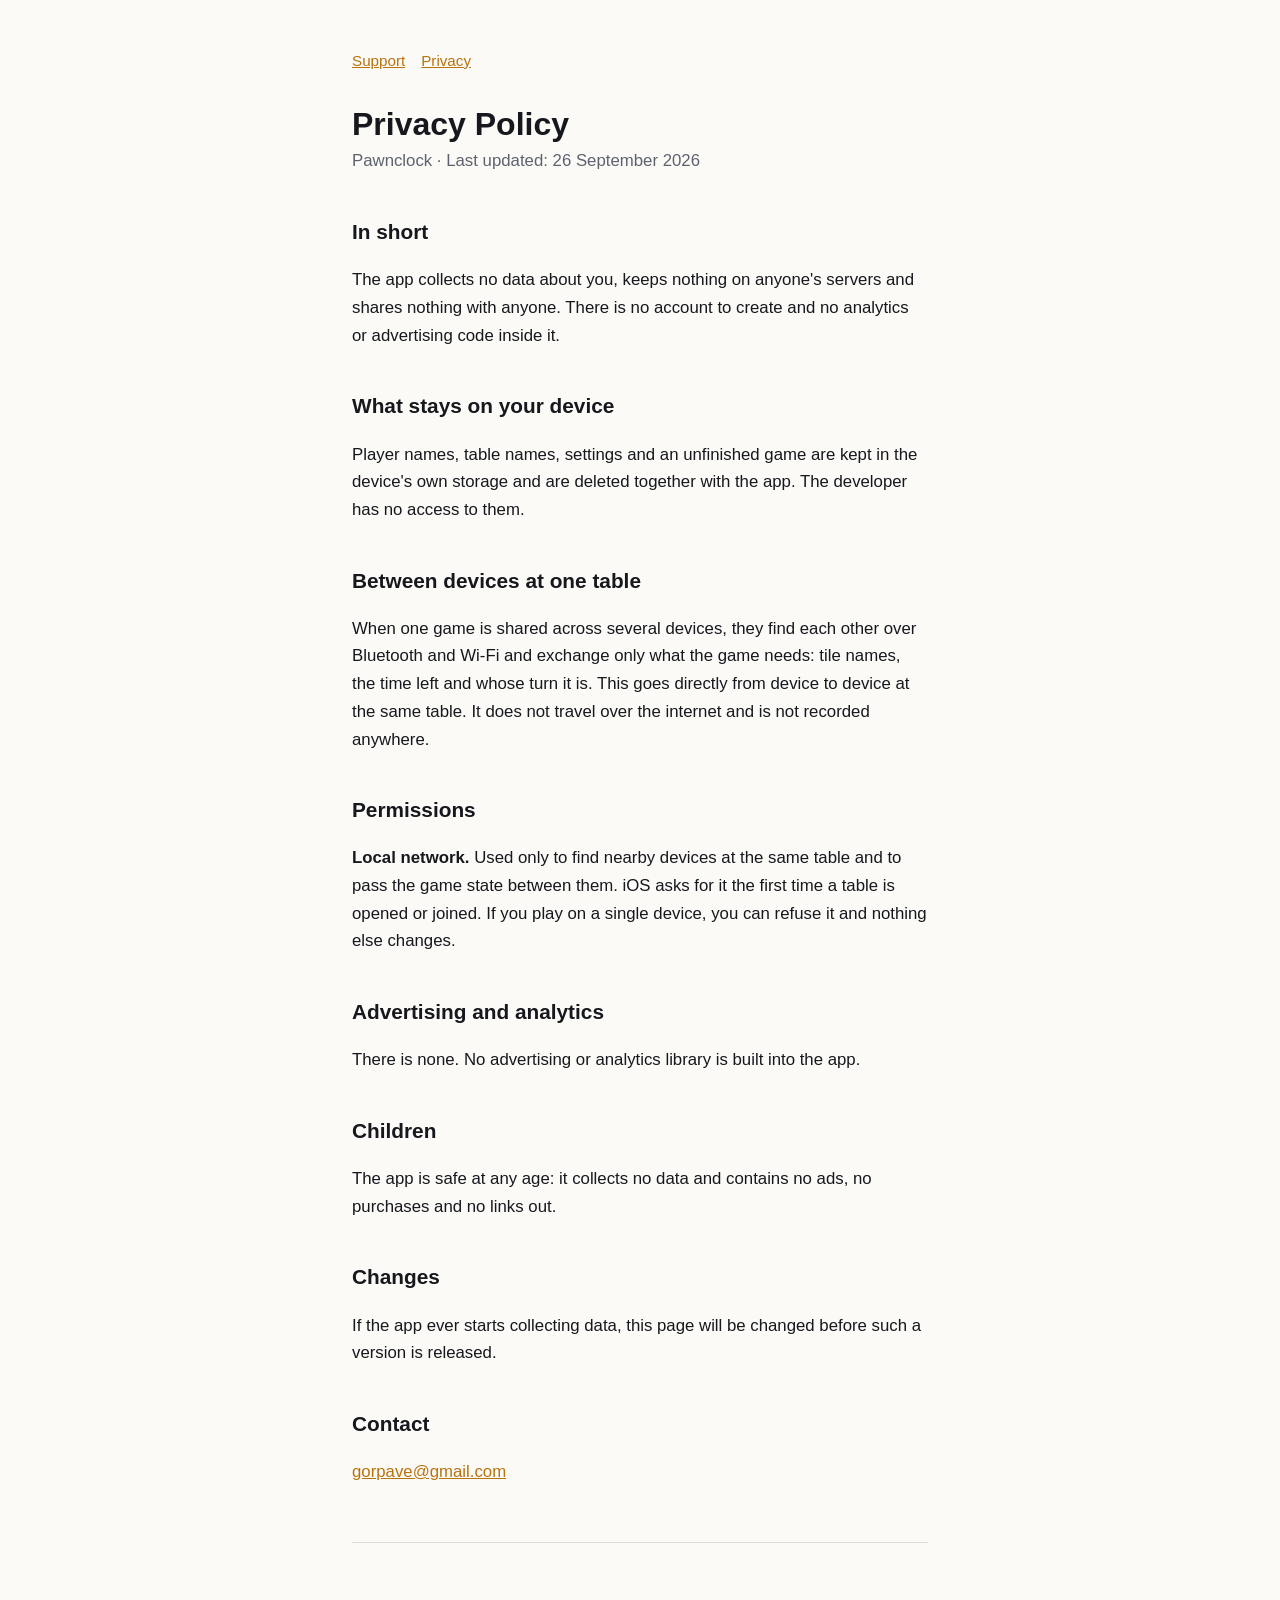
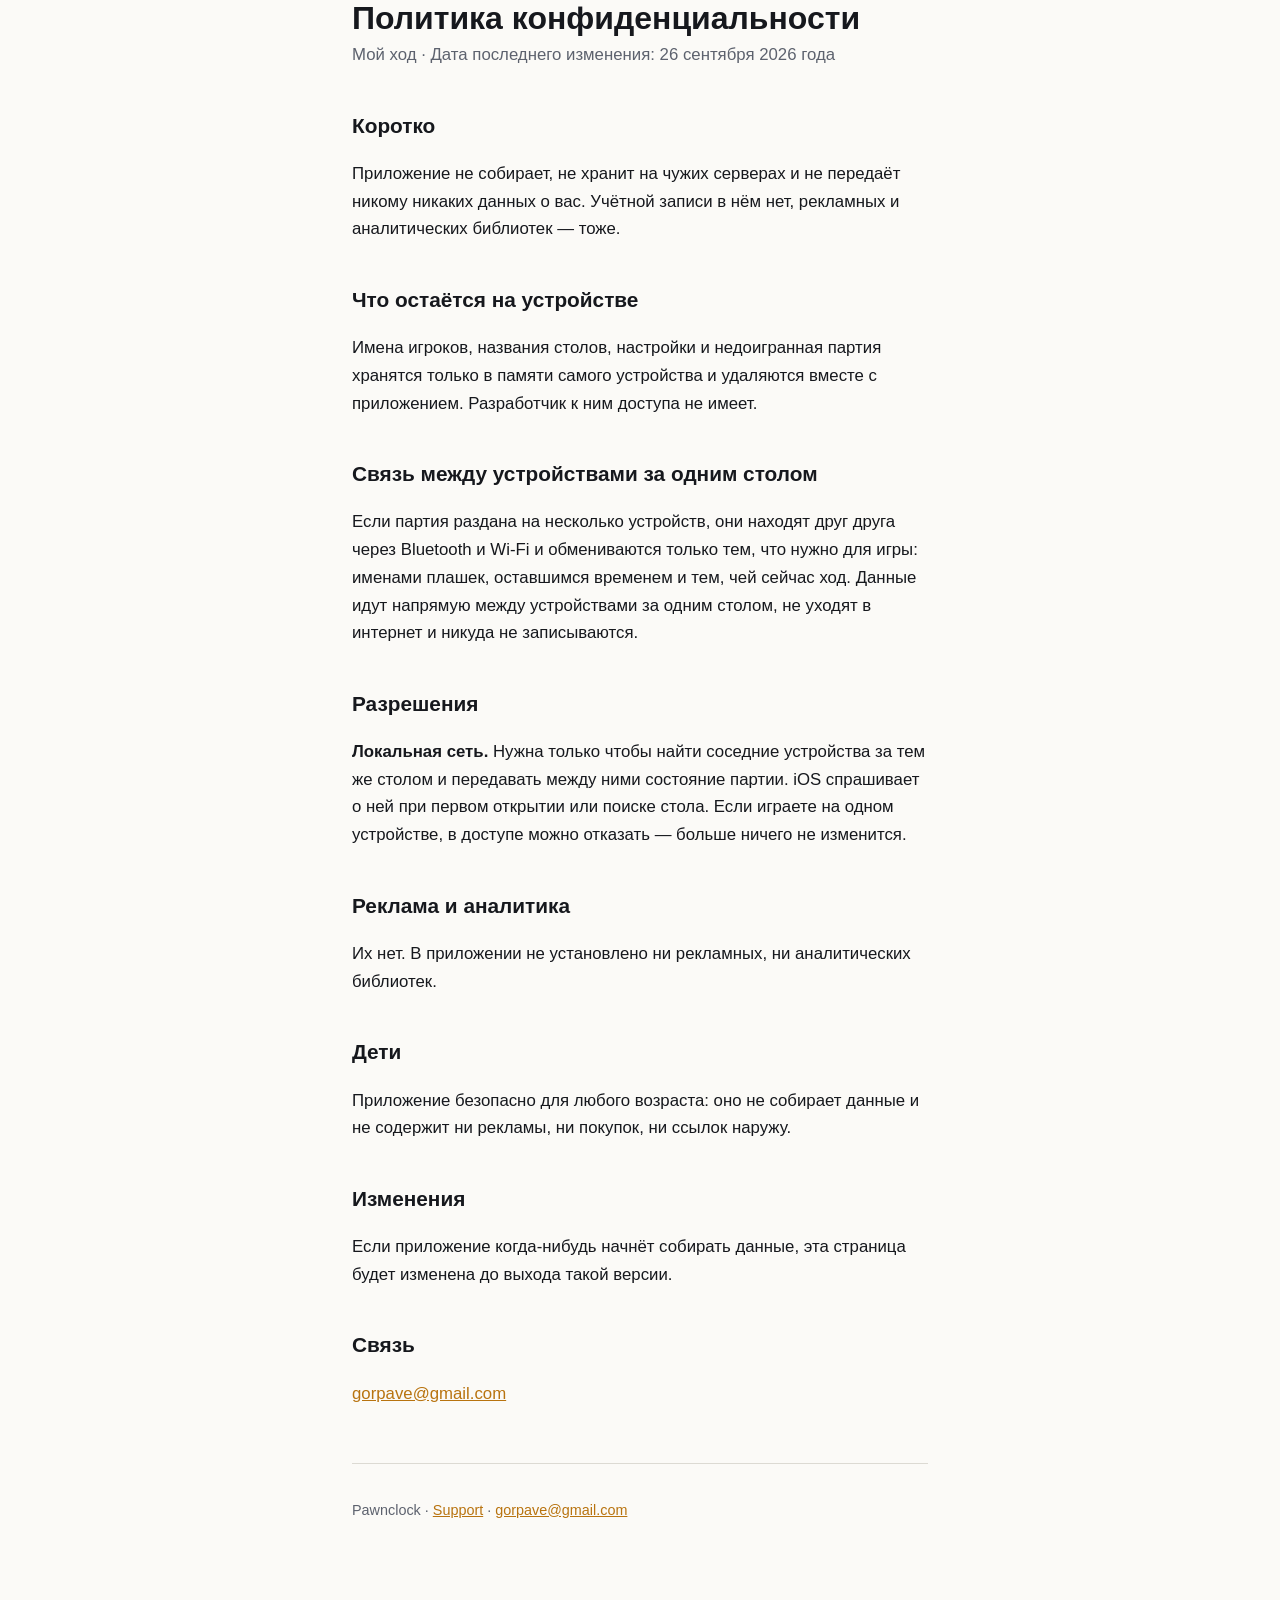
==== privacy.html @ 281d4748 "Страница поддержки и политика конфиденциальности App Store требует оба адреса обязательными полями, " ====
<!DOCTYPE html>
<html lang="en">
<head>
<meta charset="utf-8">
<meta name="viewport" content="width=device-width, initial-scale=1">
<title>Pawnclock — Privacy Policy</title>
<link rel="stylesheet" href="style.css">
</head>
<body>

<nav><a href="index.html">Support</a><a href="privacy.html">Privacy</a></nav>

<h1>Privacy Policy</h1>
<p class="lede">Pawnclock · Last updated: 26 September 2026</p>

<h2>In short</h2>
<p>The app collects no data about you, keeps nothing on anyone's servers
and shares nothing with anyone. There is no account to create and no
analytics or advertising code inside it.</p>

<h2>What stays on your device</h2>
<p>Player names, table names, settings and an unfinished game are kept in
the device's own storage and are deleted together with the app. The
developer has no access to them.</p>

<h2>Between devices at one table</h2>
<p>When one game is shared across several devices, they find each other
over Bluetooth and Wi-Fi and exchange only what the game needs: tile
names, the time left and whose turn it is. This goes directly from device
to device at the same table. It does not travel over the internet and is
not recorded anywhere.</p>

<h2>Permissions</h2>
<p><strong>Local network.</strong> Used only to find nearby devices at
the same table and to pass the game state between them. iOS asks for it
the first time a table is opened or joined. If you play on a single
device, you can refuse it and nothing else changes.</p>

<h2>Advertising and analytics</h2>
<p>There is none. No advertising or analytics library is built into the
app.</p>

<h2>Children</h2>
<p>The app is safe at any age: it collects no data and contains no ads,
no purchases and no links out.</p>

<h2>Changes</h2>
<p>If the app ever starts collecting data, this page will be changed
before such a version is released.</p>

<h2>Contact</h2>
<p><a href="mailto:gorpave@gmail.com">gorpave@gmail.com</a></p>

<hr>

<div lang="ru">

<h1>Политика конфиденциальности</h1>
<p class="lede">Мой ход · Дата последнего изменения: 26 сентября 2026 года</p>

<h2>Коротко</h2>
<p>Приложение не собирает, не хранит на чужих серверах и не передаёт
никому никаких данных о вас. Учётной записи в нём нет, рекламных и
аналитических библиотек — тоже.</p>

<h2>Что остаётся на устройстве</h2>
<p>Имена игроков, названия столов, настройки и недоигранная партия
хранятся только в памяти самого устройства и удаляются вместе с
приложением. Разработчик к ним доступа не имеет.</p>

<h2>Связь между устройствами за одним столом</h2>
<p>Если партия раздана на несколько устройств, они находят друг друга
через Bluetooth и Wi-Fi и обмениваются только тем, что нужно для игры:
именами плашек, оставшимся временем и тем, чей сейчас ход. Данные идут
напрямую между устройствами за одним столом, не уходят в интернет и
никуда не записываются.</p>

<h2>Разрешения</h2>
<p><strong>Локальная сеть.</strong> Нужна только чтобы найти соседние
устройства за тем же столом и передавать между ними состояние партии.
iOS спрашивает о ней при первом открытии или поиске стола. Если играете
на одном устройстве, в доступе можно отказать — больше ничего не
изменится.</p>

<h2>Реклама и аналитика</h2>
<p>Их нет. В приложении не установлено ни рекламных, ни аналитических
библиотек.</p>

<h2>Дети</h2>
<p>Приложение безопасно для любого возраста: оно не собирает данные и не
содержит ни рекламы, ни покупок, ни ссылок наружу.</p>

<h2>Изменения</h2>
<p>Если приложение когда-нибудь начнёт собирать данные, эта страница
будет изменена до выхода такой версии.</p>

<h2>Связь</h2>
<p><a href="mailto:gorpave@gmail.com">gorpave@gmail.com</a></p>

</div>

<footer>
<p>Pawnclock · <a href="index.html">Support</a> ·
<a href="mailto:gorpave@gmail.com">gorpave@gmail.com</a></p>
</footer>

</body>
</html>
---- style.css ----
/* Страница читается с телефона, на который её открыли из карточки в
   магазине, — поэтому одна колонка, крупный шрифт и никаких внешних
   загрузок: страница должна открыться и на плохой связи. */
:root {
	color-scheme: light dark;
	--ink: #16181d;
	--paper: #fbfaf7;
	--muted: #5d626e;
	--rule: #dcdad3;
	--accent: #b8730f;
}

@media (prefers-color-scheme: dark) {
	:root {
		--ink: #eceae4;
		--paper: #14161a;
		--muted: #9aa0ad;
		--rule: #2a2e36;
		--accent: #e2a03f;
	}
}

* { box-sizing: border-box; }

body {
	margin: 0 auto;
	padding: 3rem 1rem 6rem;
	max-width: 38rem;
	background: var(--paper);
	color: var(--ink);
	font: 1.05rem/1.65 -apple-system, BlinkMacSystemFont, "Segoe UI", Roboto, sans-serif;
	-webkit-text-size-adjust: 100%;
}

h1 { font-size: 2rem; line-height: 1.2; margin: 0 0 .25rem; }
h2 { font-size: 1.3rem; margin: 2.5rem 0 .5rem; }
h3 { font-size: 1.05rem; margin: 1.75rem 0 .35rem; }

.lede { color: var(--muted); margin: 0 0 2rem; }

a { color: var(--accent); }

hr {
	border: 0;
	border-top: 1px solid var(--rule);
	margin: 3.5rem 0;
}

footer {
	margin-top: 3.5rem;
	padding-top: 1.25rem;
	border-top: 1px solid var(--rule);
	color: var(--muted);
	font-size: .9rem;
}

nav { margin-bottom: 2rem; font-size: .95rem; }
nav a { margin-right: 1rem; }
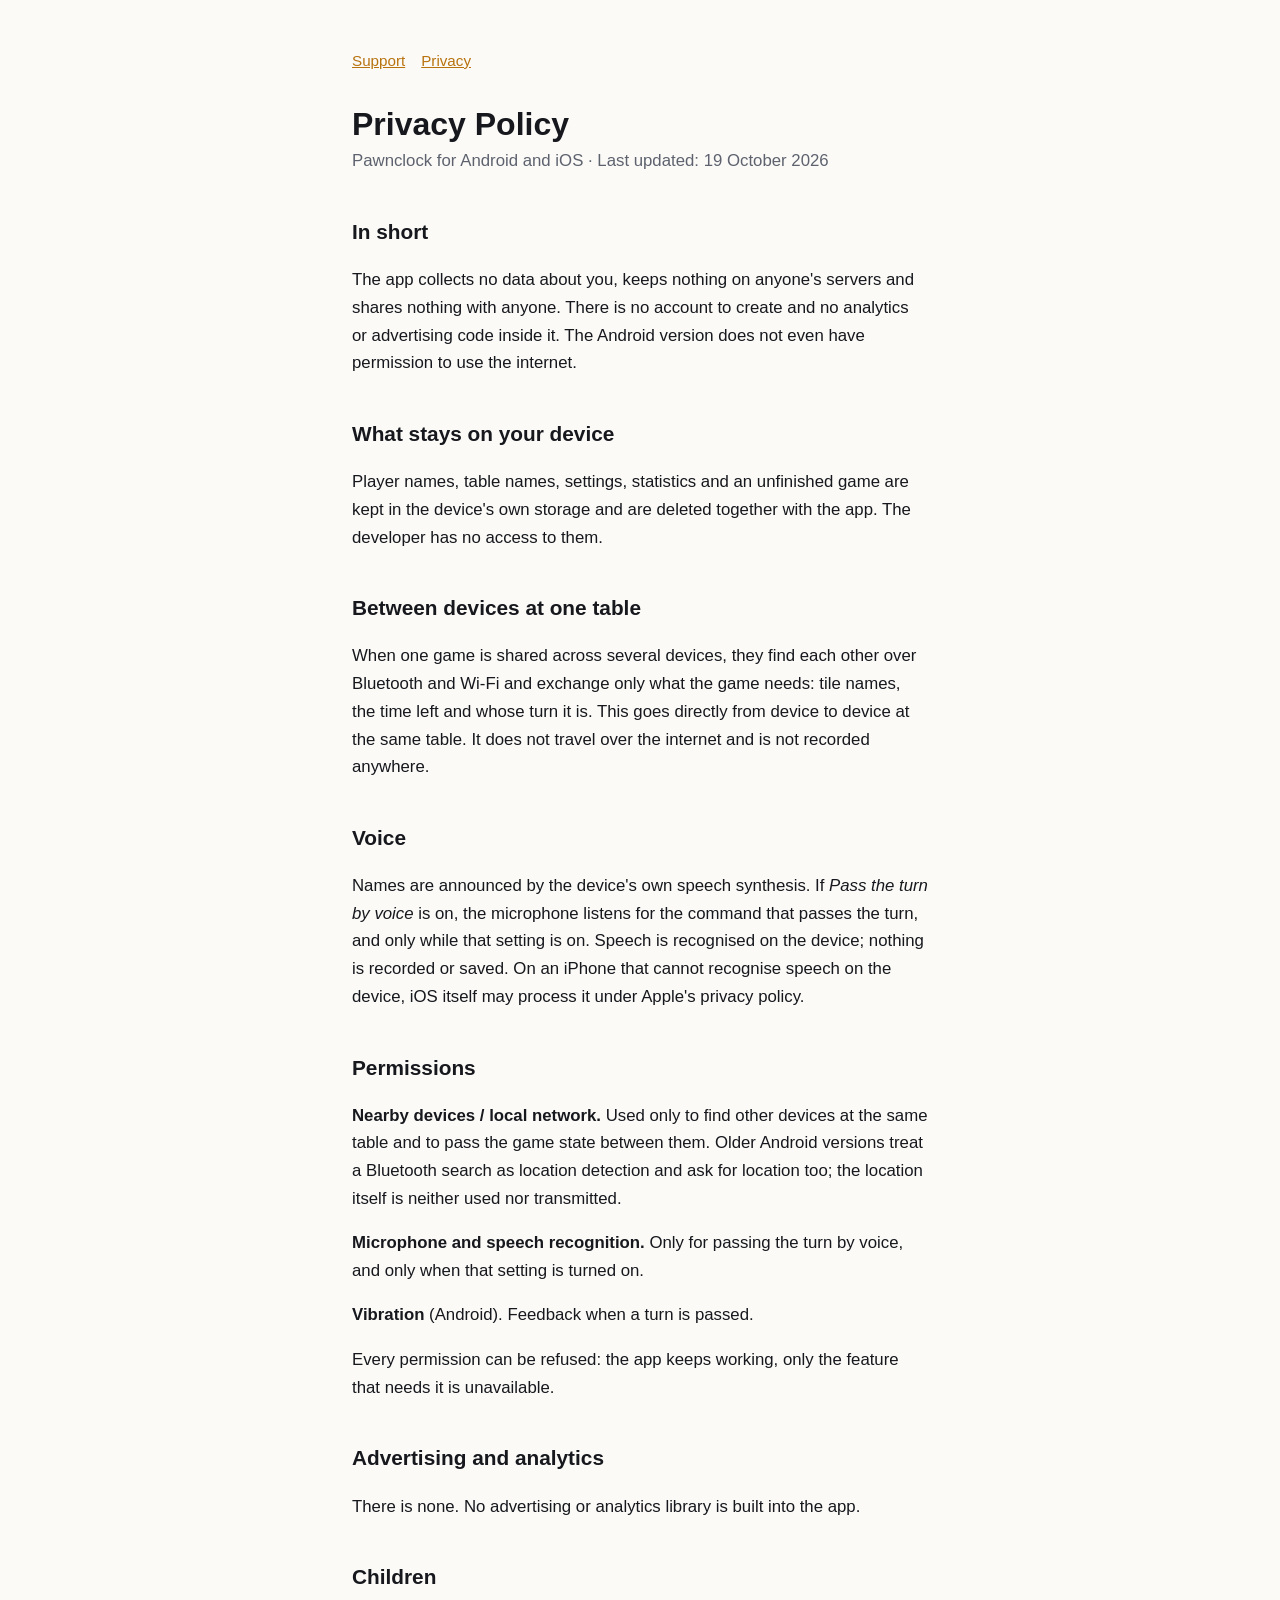
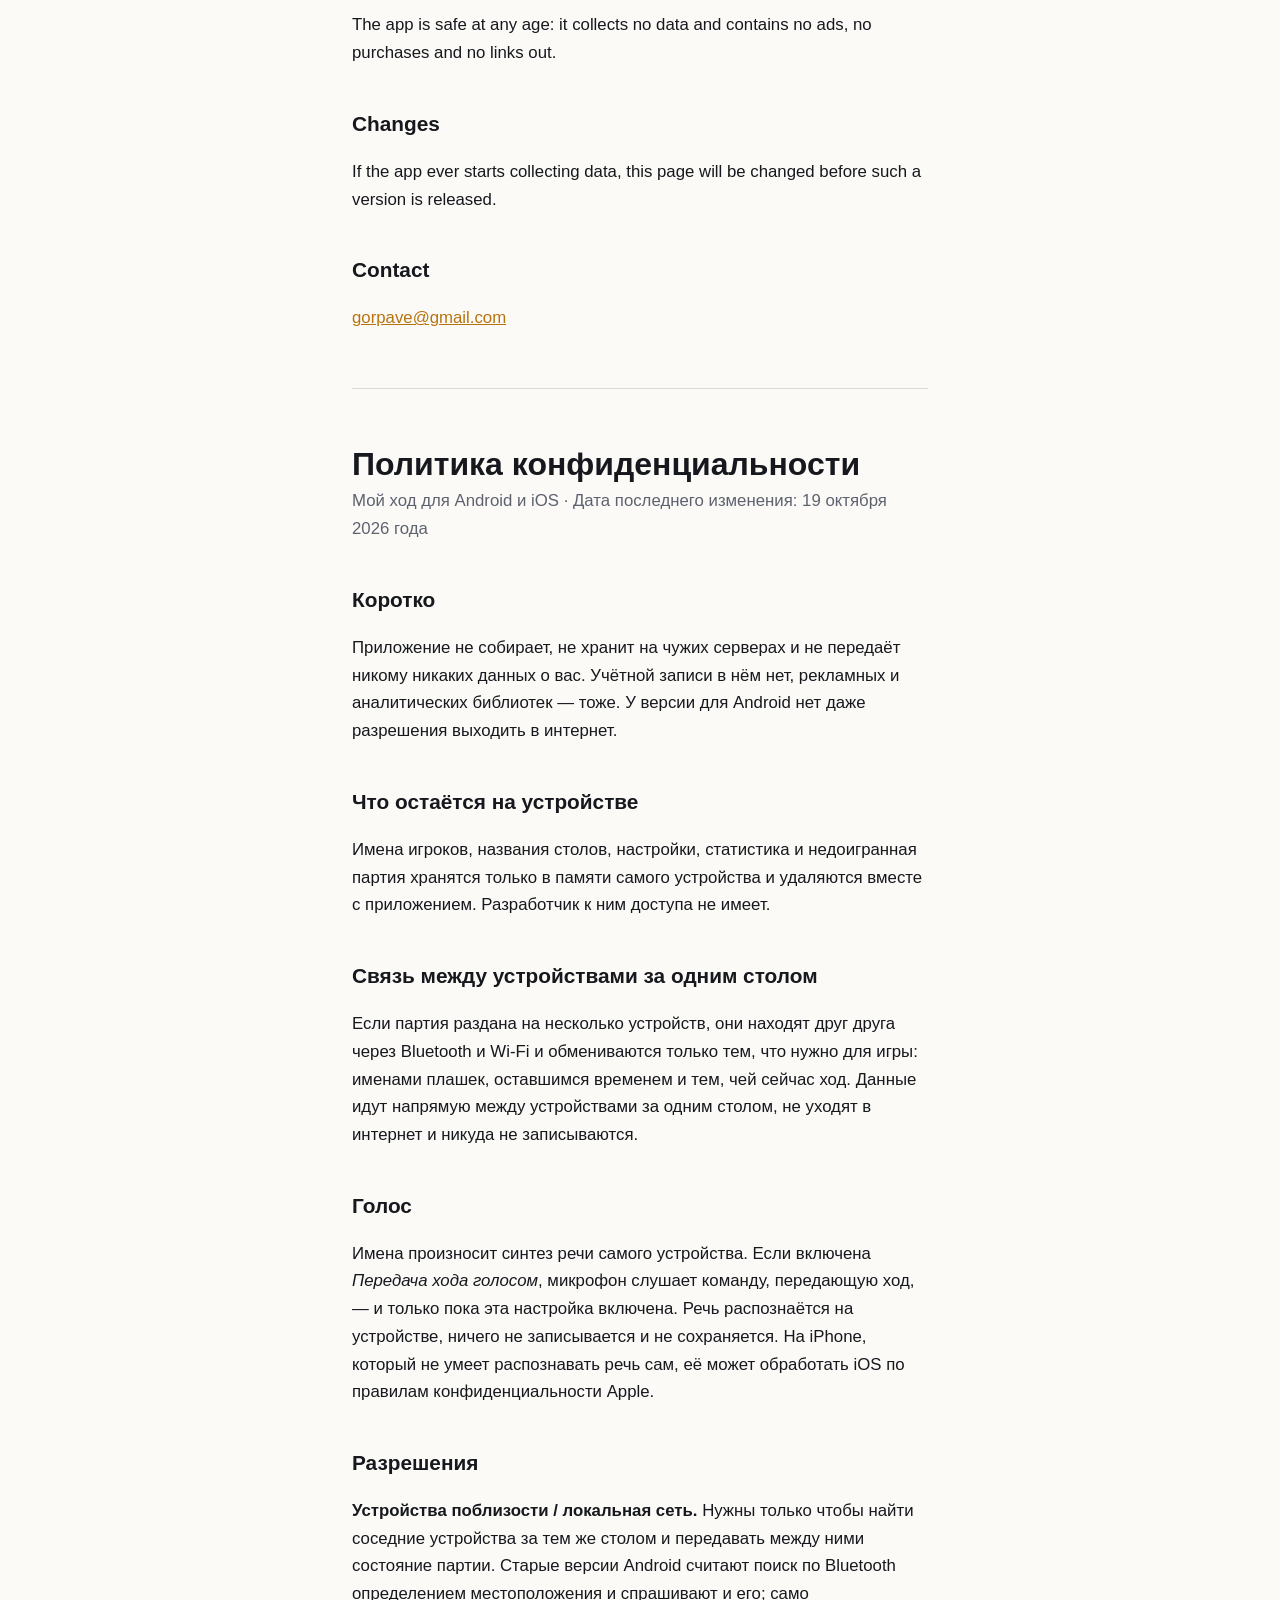
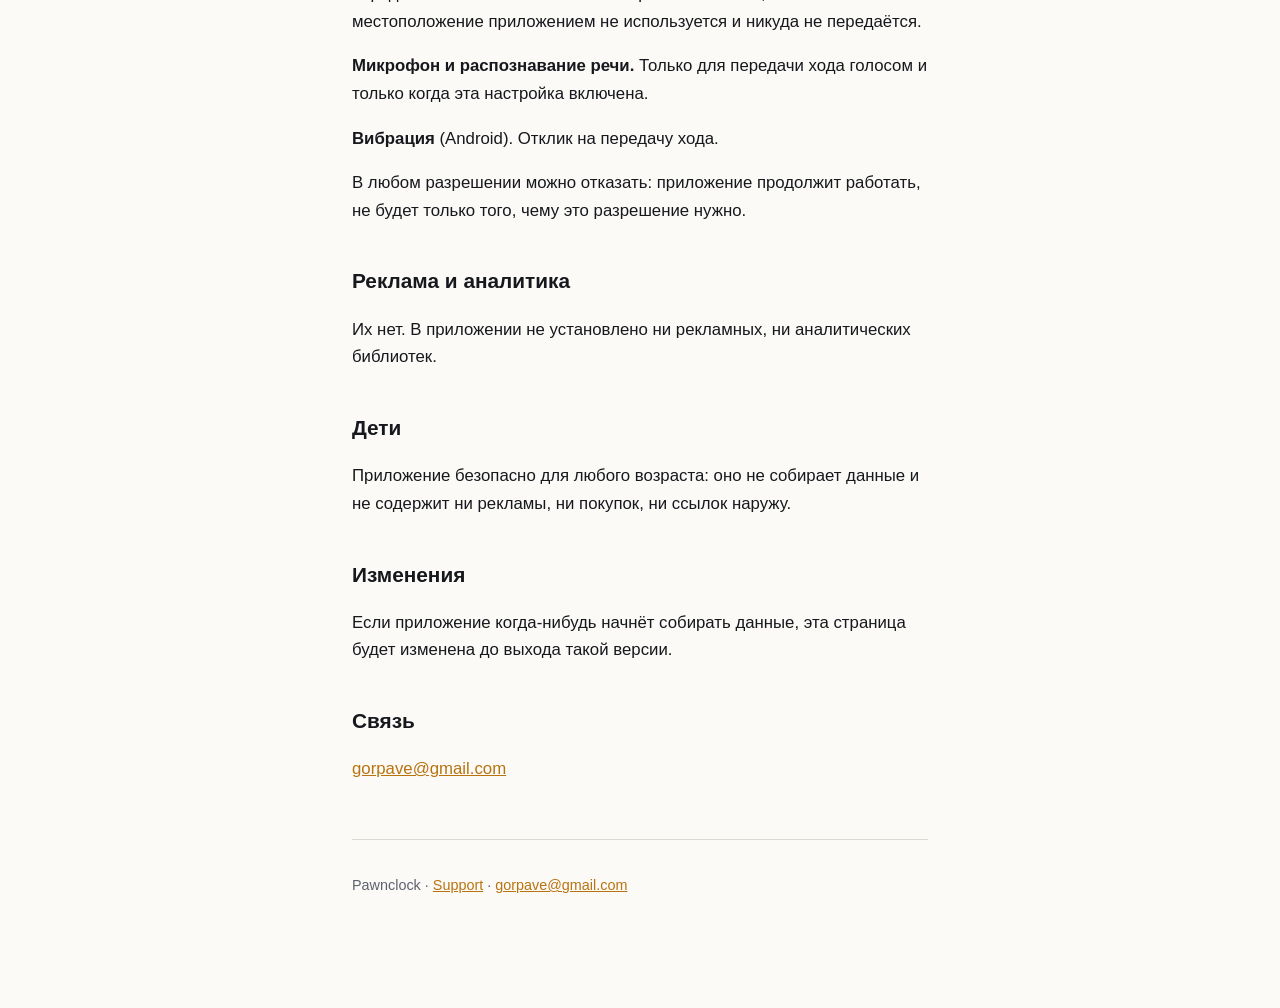
==== commit 0174f76e: "Переписать страницу поддержки под обе платформы Ход передаётся касанием любой плашки, пауза — кнопко" ====
--- a/privacy.html
+++ b/privacy.html
@@ -11,17 +11,18 @@
 <nav><a href="index.html">Support</a><a href="privacy.html">Privacy</a></nav>
 
 <h1>Privacy Policy</h1>
-<p class="lede">Pawnclock · Last updated: 26 September 2026</p>
+<p class="lede">Pawnclock for Android and iOS · Last updated: 19 October 2026</p>
 
 <h2>In short</h2>
 <p>The app collects no data about you, keeps nothing on anyone's servers
 and shares nothing with anyone. There is no account to create and no
-analytics or advertising code inside it.</p>
+analytics or advertising code inside it. The Android version does not
+even have permission to use the internet.</p>
 
 <h2>What stays on your device</h2>
-<p>Player names, table names, settings and an unfinished game are kept in
-the device's own storage and are deleted together with the app. The
-developer has no access to them.</p>
+<p>Player names, table names, settings, statistics and an unfinished game
+are kept in the device's own storage and are deleted together with the
+app. The developer has no access to them.</p>
 
 <h2>Between devices at one table</h2>
 <p>When one game is shared across several devices, they find each other
@@ -30,11 +31,26 @@
 to device at the same table. It does not travel over the internet and is
 not recorded anywhere.</p>
 
+<h2>Voice</h2>
+<p>Names are announced by the device's own speech synthesis. If
+<em>Pass the turn by voice</em> is on, the microphone listens for the
+command that passes the turn, and only while that setting is on. Speech
+is recognised on the device; nothing is recorded or saved. On an iPhone
+that cannot recognise speech on the device, iOS itself may process it
+under Apple's privacy policy.</p>
+
 <h2>Permissions</h2>
-<p><strong>Local network.</strong> Used only to find nearby devices at
-the same table and to pass the game state between them. iOS asks for it
-the first time a table is opened or joined. If you play on a single
-device, you can refuse it and nothing else changes.</p>
+<p><strong>Nearby devices / local network.</strong> Used only to find
+other devices at the same table and to pass the game state between them.
+Older Android versions treat a Bluetooth search as location detection and
+ask for location too; the location itself is neither used nor
+transmitted.</p>
+<p><strong>Microphone and speech recognition.</strong> Only for passing
+the turn by voice, and only when that setting is turned on.</p>
+<p><strong>Vibration</strong> (Android). Feedback when a turn is
+passed.</p>
+<p>Every permission can be refused: the app keeps working, only the
+feature that needs it is unavailable.</p>
 
 <h2>Advertising and analytics</h2>
 <p>There is none. No advertising or analytics library is built into the
@@ -56,16 +72,18 @@
 <div lang="ru">
 
 <h1>Политика конфиденциальности</h1>
-<p class="lede">Мой ход · Дата последнего изменения: 26 сентября 2026 года</p>
+<p class="lede">Мой ход для Android и iOS · Дата последнего изменения:
+19 октября 2026 года</p>
 
 <h2>Коротко</h2>
 <p>Приложение не собирает, не хранит на чужих серверах и не передаёт
 никому никаких данных о вас. Учётной записи в нём нет, рекламных и
-аналитических библиотек — тоже.</p>
+аналитических библиотек — тоже. У версии для Android нет даже разрешения
+выходить в интернет.</p>
 
 <h2>Что остаётся на устройстве</h2>
-<p>Имена игроков, названия столов, настройки и недоигранная партия
-хранятся только в памяти самого устройства и удаляются вместе с
+<p>Имена игроков, названия столов, настройки, статистика и недоигранная
+партия хранятся только в памяти самого устройства и удаляются вместе с
 приложением. Разработчик к ним доступа не имеет.</p>
 
 <h2>Связь между устройствами за одним столом</h2>
@@ -75,12 +93,25 @@
 напрямую между устройствами за одним столом, не уходят в интернет и
 никуда не записываются.</p>
 
+<h2>Голос</h2>
+<p>Имена произносит синтез речи самого устройства. Если включена
+<em>Передача хода голосом</em>, микрофон слушает команду, передающую
+ход, — и только пока эта настройка включена. Речь распознаётся на
+устройстве, ничего не записывается и не сохраняется. На iPhone, который
+не умеет распознавать речь сам, её может обработать iOS по правилам
+конфиденциальности Apple.</p>
+
 <h2>Разрешения</h2>
-<p><strong>Локальная сеть.</strong> Нужна только чтобы найти соседние
-устройства за тем же столом и передавать между ними состояние партии.
-iOS спрашивает о ней при первом открытии или поиске стола. Если играете
-на одном устройстве, в доступе можно отказать — больше ничего не
-изменится.</p>
+<p><strong>Устройства поблизости / локальная сеть.</strong> Нужны только
+чтобы найти соседние устройства за тем же столом и передавать между ними
+состояние партии. Старые версии Android считают поиск по Bluetooth
+определением местоположения и спрашивают и его; само местоположение
+приложением не используется и никуда не передаётся.</p>
+<p><strong>Микрофон и распознавание речи.</strong> Только для передачи
+хода голосом и только когда эта настройка включена.</p>
+<p><strong>Вибрация</strong> (Android). Отклик на передачу хода.</p>
+<p>В любом разрешении можно отказать: приложение продолжит работать, не
+будет только того, чему это разрешение нужно.</p>
 
 <h2>Реклама и аналитика</h2>
 <p>Их нет. В приложении не установлено ни рекламных, ни аналитических
